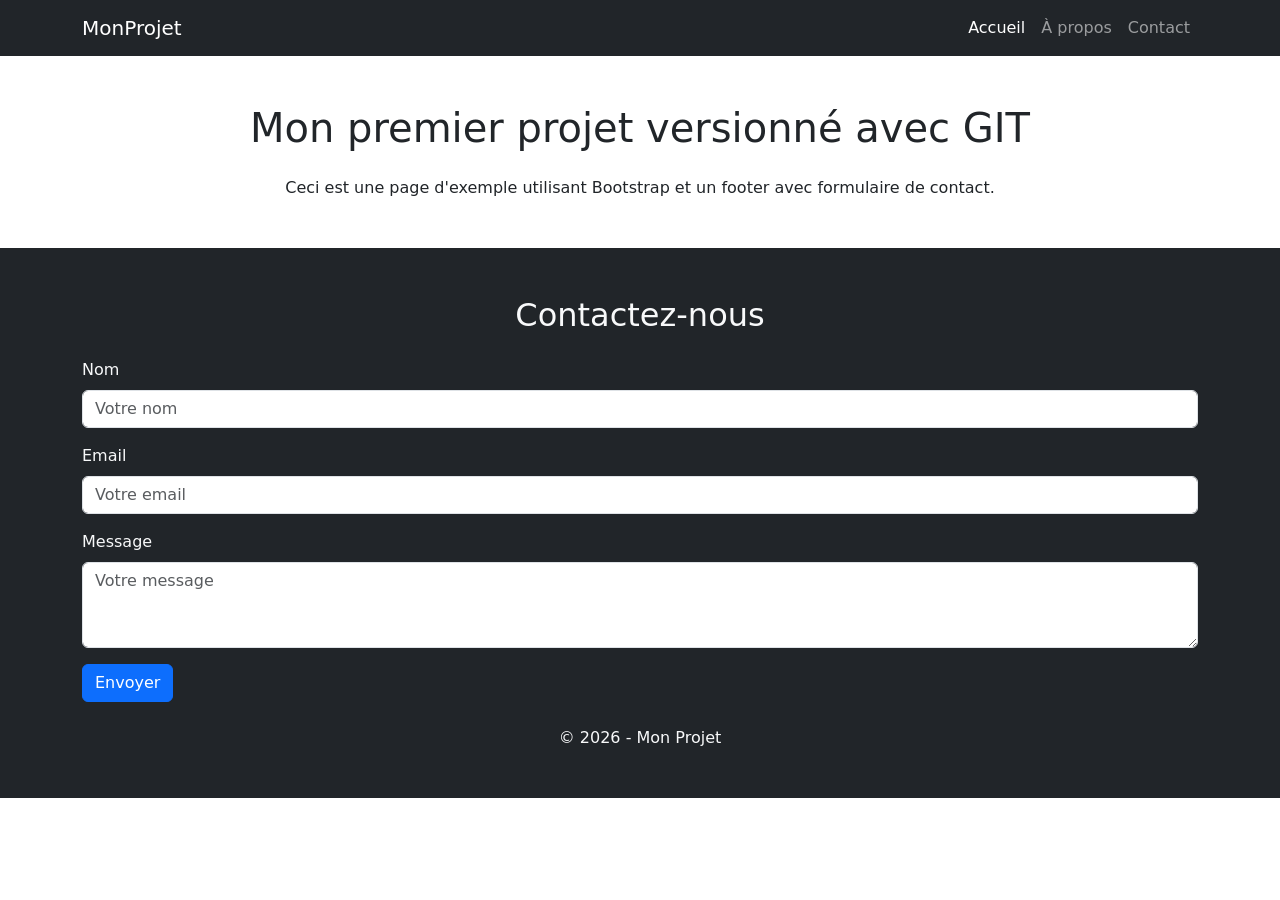
==== index.html @ 4717182d "création projtet et index" ====
<!DOCTYPE html>
<html lang="fr">
<head>
    <meta charset="UTF-8">
    <title>Mon premier projet versionné avec GIT</title>
    <meta name="viewport" content="width=device-width, initial-scale=1">

    <!-- Bootstrap CSS -->
    <link href="https://cdn.jsdelivr.net/npm/bootstrap@5.3.2/dist/css/bootstrap.min.css" rel="stylesheet">
</head>
<body>

    <!-- Navigation -->
    <nav class="navbar navbar-expand-lg navbar-dark bg-dark">
        <div class="container">
            <a class="navbar-brand" href="#">MonProjet</a>
            <button class="navbar-toggler" type="button" data-bs-toggle="collapse" data-bs-target="#navbarNav">
                <span class="navbar-toggler-icon"></span>
            </button>
            <div class="collapse navbar-collapse" id="navbarNav">
                <ul class="navbar-nav ms-auto">
                    <li class="nav-item">
                        <a class="nav-link active" href="#">Accueil</a>
                    </li>
                    <li class="nav-item">
                        <a class="nav-link" href="#">À propos</a>
                    </li>
                    <li class="nav-item">
                        <a class="nav-link" href="#">Contact</a>
                    </li>
                </ul>
            </div>
        </div>
    </nav>

    <!-- Contenu principal -->
    <main class="container my-5">
        <h1 class="text-center mb-4">Mon premier projet versionné avec GIT</h1>
        <p class="text-center">
            Ceci est une page d'exemple utilisant Bootstrap et un footer avec formulaire de contact.
        </p>
    </main>

    <!-- Footer avec formulaire de contact -->
    <footer class="bg-dark text-light py-5">
        <div class="container">
            <h2 class="text-center mb-4">Contactez-nous</h2>
            <form>
                <div class="mb-3">
                    <label class="form-label">Nom</label>
                    <input type="text" class="form-control" placeholder="Votre nom">
                </div>
                <div class="mb-3">
                    <label class="form-label">Email</label>
                    <input type="email" class="form-control" placeholder="Votre email">
                </div>
                <div class="mb-3">
                    <label class="form-label">Message</label>
                    <textarea class="form-control" rows="3" placeholder="Votre message"></textarea>
                </div>
                <button type="submit" class="btn btn-primary">Envoyer</button>
            </form>
            <p class="text-center mt-4 mb-0">&copy; 2026 - Mon Projet</p>
        </div>
    </footer>

    <!-- Bootstrap JS -->
    <script src="https://cdn.jsdelivr.net/npm/bootstrap@5.3.2/dist/js/bootstrap.bundle.min.js"></script>
</body>
</html>
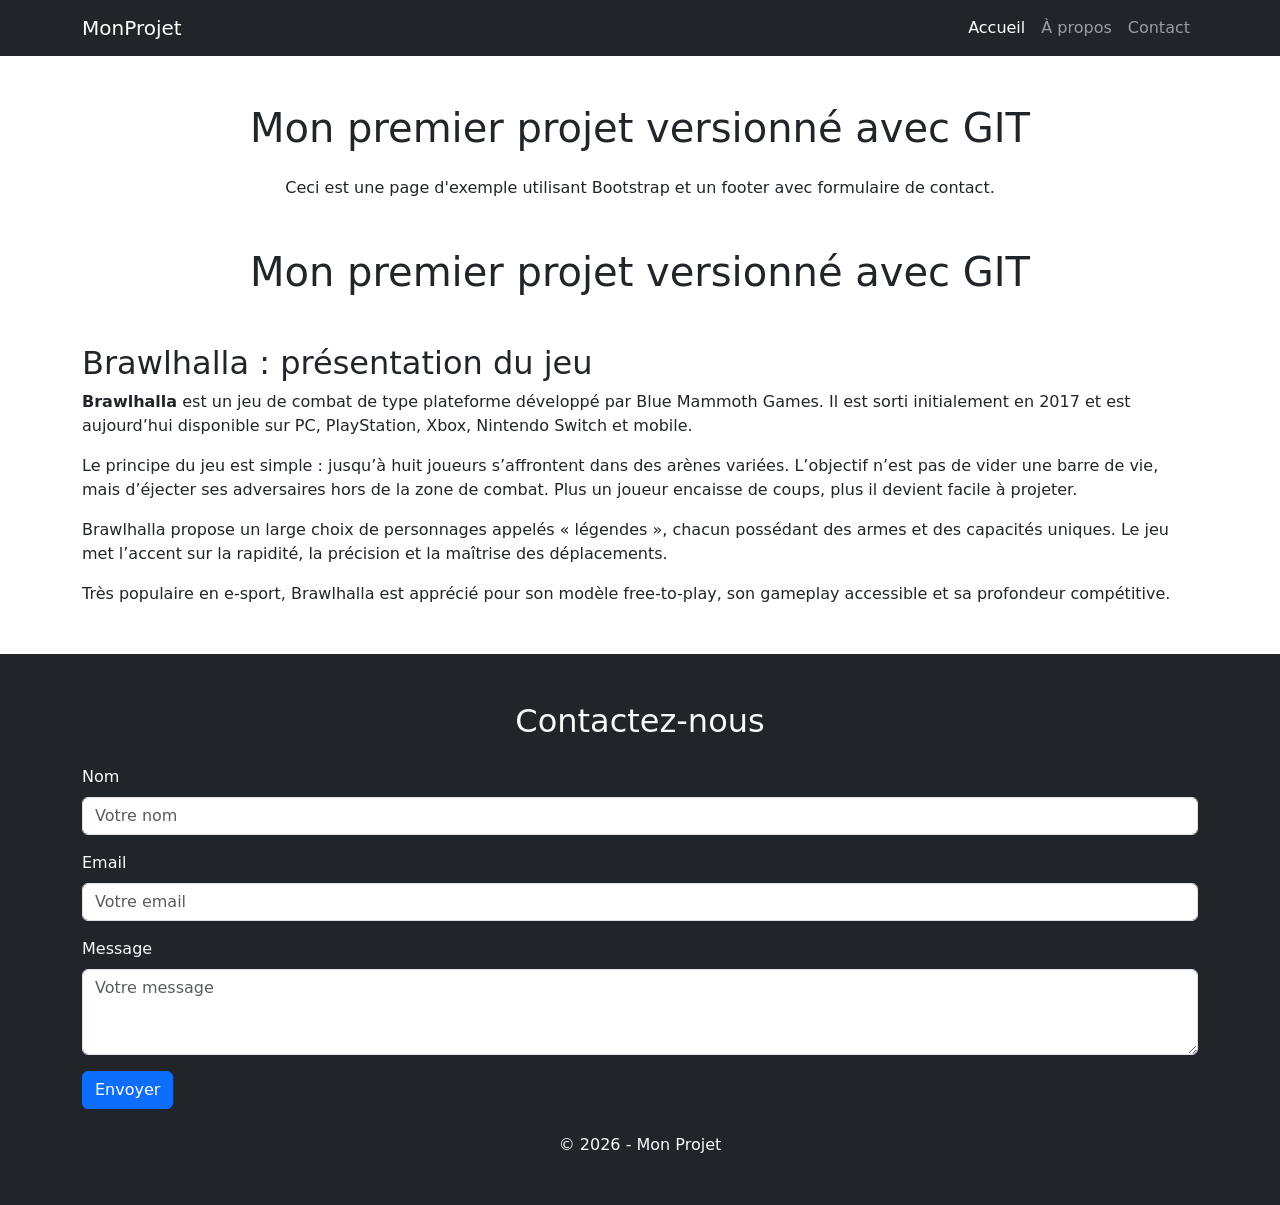
==== commit 96f2f3da: "Teste explicatif" ====
--- a/index.html
+++ b/index.html
@@ -40,6 +40,33 @@
             Ceci est une page d'exemple utilisant Bootstrap et un footer avec formulaire de contact.
         </p>
     </main>
+    <main class="container my-5">
+        <h1 class="text-center mb-4">Mon premier projet versionné avec GIT</h1>
+
+        <section class="mt-5">
+            <h2>Brawlhalla : présentation du jeu</h2>
+            <p>
+                <strong>Brawlhalla</strong> est un jeu de combat de type plateforme développé par
+                Blue Mammoth Games. Il est sorti initialement en 2017 et est aujourd’hui disponible
+                sur PC, PlayStation, Xbox, Nintendo Switch et mobile.
+            </p>
+            <p>
+                Le principe du jeu est simple : jusqu’à huit joueurs s’affrontent dans des arènes
+                variées. L’objectif n’est pas de vider une barre de vie, mais d’éjecter ses adversaires
+                hors de la zone de combat. Plus un joueur encaisse de coups, plus il devient facile
+                à projeter.
+            </p>
+            <p>
+                Brawlhalla propose un large choix de personnages appelés « légendes », chacun possédant
+                des armes et des capacités uniques. Le jeu met l’accent sur la rapidité, la précision
+                et la maîtrise des déplacements.
+            </p>
+            <p>
+                Très populaire en e-sport, Brawlhalla est apprécié pour son modèle free-to-play,
+                son gameplay accessible et sa profondeur compétitive.
+            </p>
+        </section>
+    </main>
 
     <!-- Footer avec formulaire de contact -->
     <footer class="bg-dark text-light py-5">
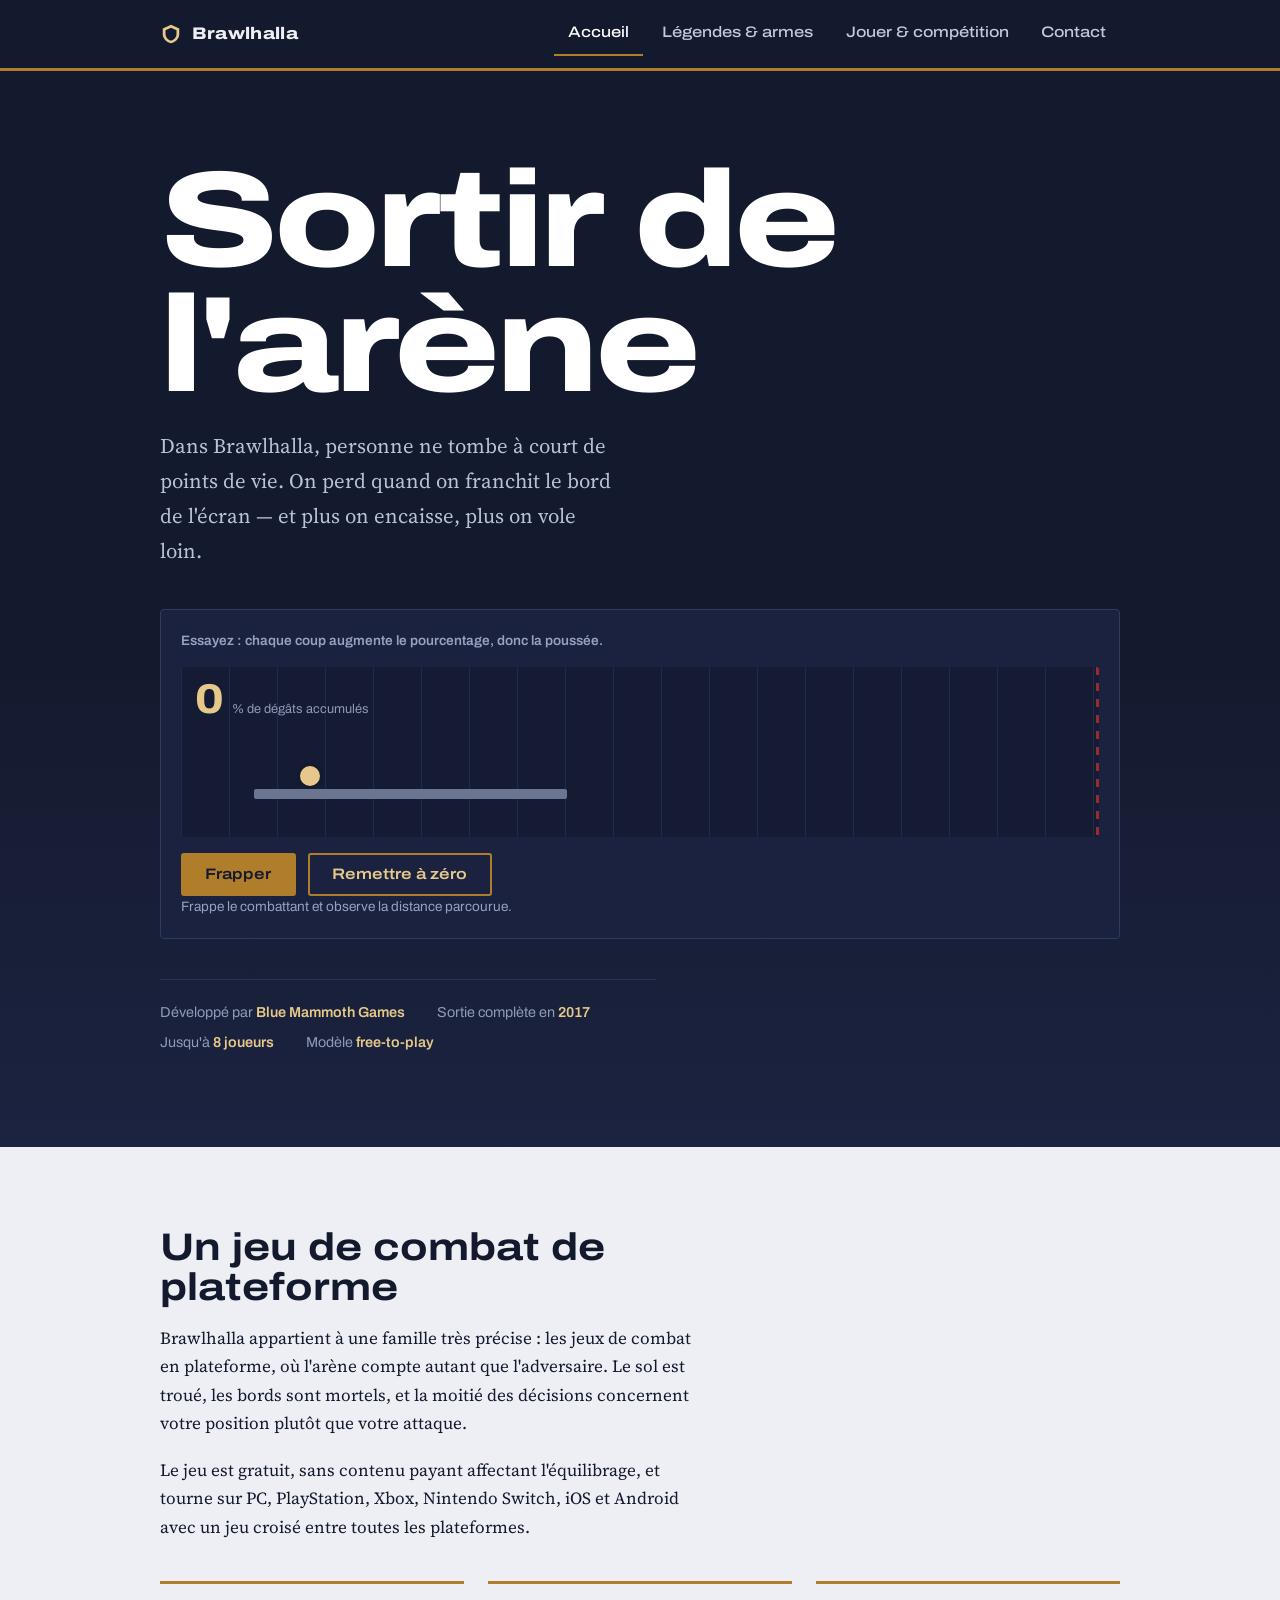
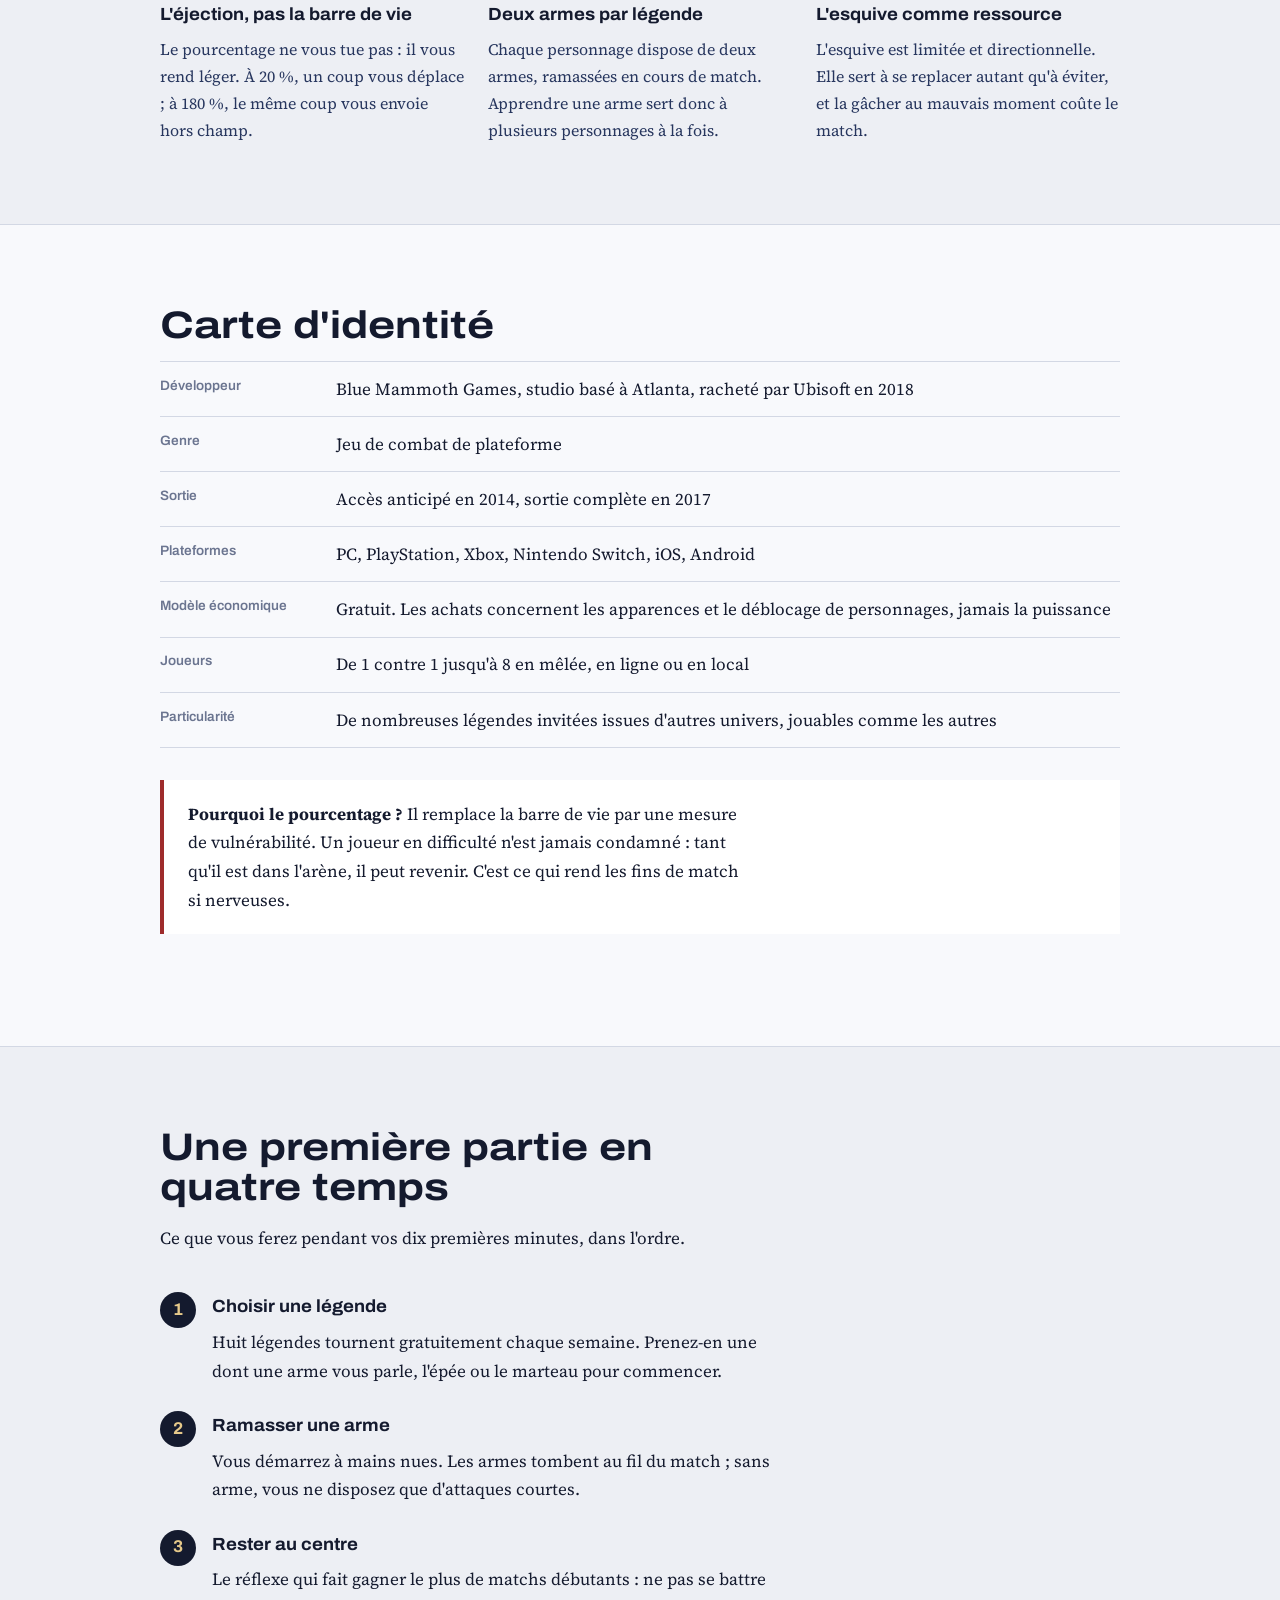
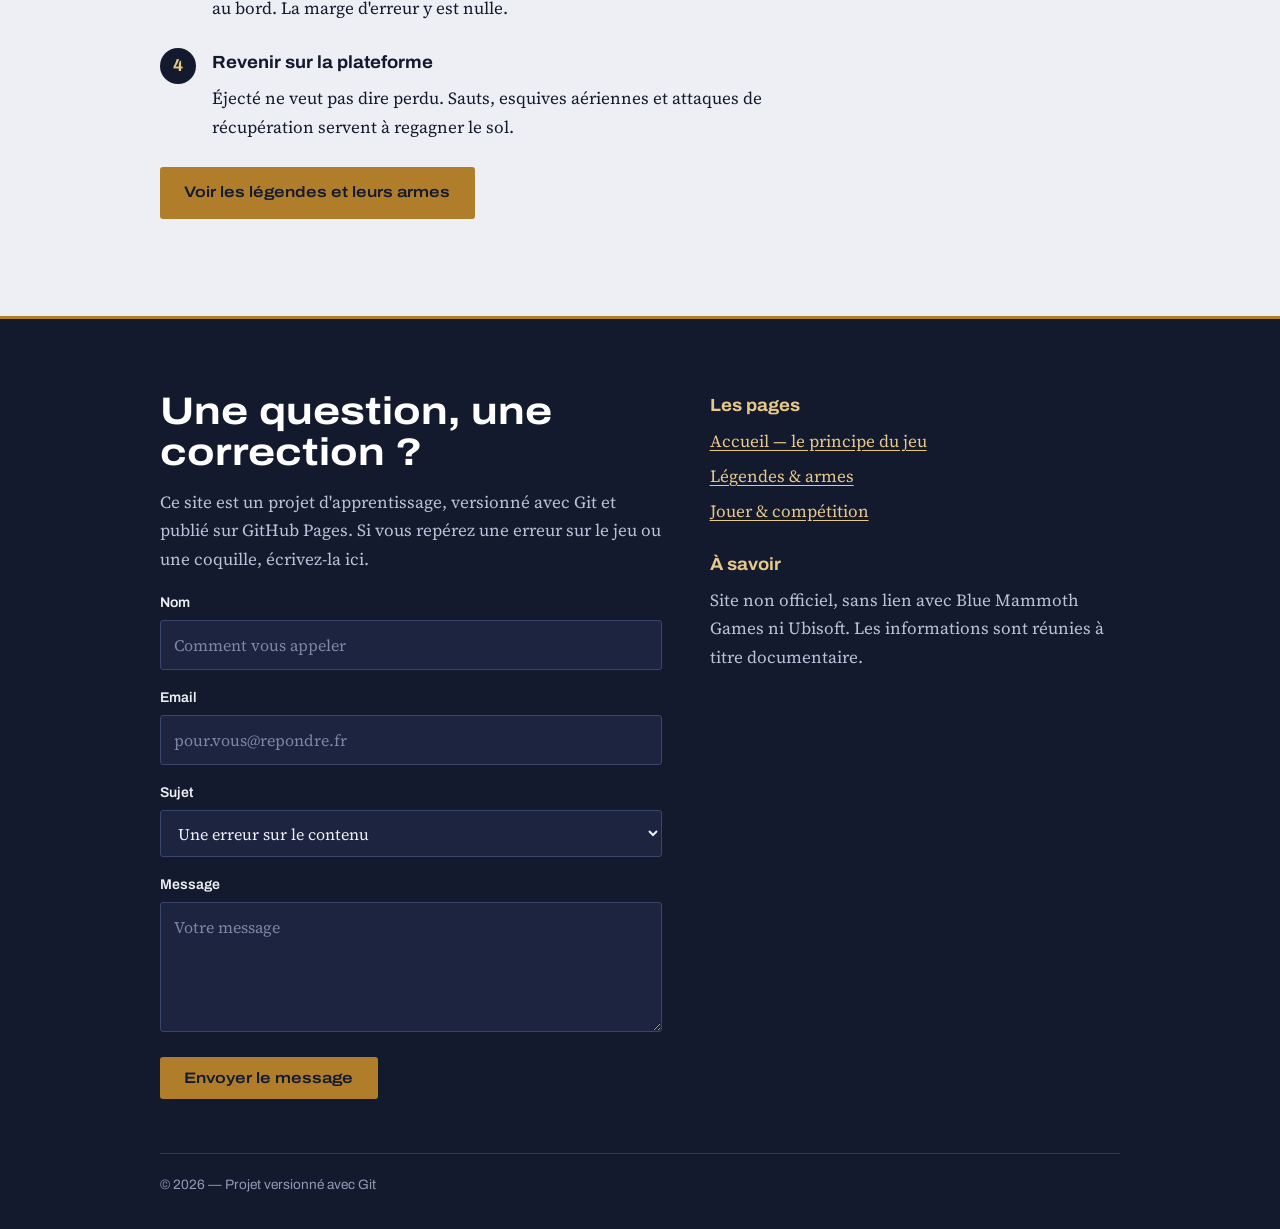
==== commit 132513e4: "Retouche du site" ====
--- a/index.html
+++ b/index.html
@@ -1,97 +1,245 @@
 <!DOCTYPE html>
 <html lang="fr">
 <head>
-    <meta charset="UTF-8">
-    <title>Mon premier projet versionné avec GIT</title>
-    <meta name="viewport" content="width=device-width, initial-scale=1">
-
-    <!-- Bootstrap CSS -->
-    <link href="https://cdn.jsdelivr.net/npm/bootstrap@5.3.2/dist/css/bootstrap.min.css" rel="stylesheet">
+<meta charset="UTF-8">
+<meta name="viewport" content="width=device-width, initial-scale=1">
+<title>Brawlhalla — le jeu de combat où l'on gagne en éjectant</title>
+<meta name="description" content="Présentation de Brawlhalla, jeu de combat de plateforme de Blue Mammoth Games : principe de l'éjection, légendes, armes, modes de jeu et compétition.">
+<link rel="preconnect" href="https://fonts.googleapis.com">
+<link rel="preconnect" href="https://fonts.gstatic.com" crossorigin>
+<link href="https://fonts.googleapis.com/css2?family=Archivo:wdth,wght@62..125,400..800&family=Source+Serif+4:opsz,wght@8..60,400..600&display=swap" rel="stylesheet">
+<link rel="stylesheet" href="style.css">
 </head>
 <body>
 
-    <!-- Navigation -->
-    <nav class="navbar navbar-expand-lg navbar-dark bg-dark">
-        <div class="container">
-            <a class="navbar-brand" href="#">MonProjet</a>
-            <button class="navbar-toggler" type="button" data-bs-toggle="collapse" data-bs-target="#navbarNav">
-                <span class="navbar-toggler-icon"></span>
-            </button>
-            <div class="collapse navbar-collapse" id="navbarNav">
-                <ul class="navbar-nav ms-auto">
-                    <li class="nav-item">
-                        <a class="nav-link active" href="#">Accueil</a>
-                    </li>
-                    <li class="nav-item">
-                        <a class="nav-link" href="#">À propos</a>
-                    </li>
-                    <li class="nav-item">
-                        <a class="nav-link" href="#">Contact</a>
-                    </li>
-                </ul>
-            </div>
-        </div>
+<a class="saut-contenu" href="#principal">Aller au contenu</a>
+
+<header class="entete">
+  <div class="contenu">
+    <a class="marque" href="index.html">
+      <svg viewBox="0 0 24 24" aria-hidden="true"><path d="M12 2 3 6v6c0 5 3.8 8.8 9 10 5.2-1.2 9-5 9-10V6l-9-4Zm0 3.2 6 2.7V12c0 3.5-2.4 6.3-6 7.4-3.6-1.1-6-3.9-6-7.4V7.9l6-2.7Z"/></svg>
+      Brawlhalla
+    </a>
+    <button class="menu-bouton" aria-expanded="false" aria-controls="nav">Menu</button>
+    <nav class="nav" id="nav" aria-label="Navigation principale">
+      <ul>
+        <li><a class="nav-lien" href="index.html" aria-current="page">Accueil</a></li>
+        <li><a class="nav-lien" href="legendes.html">Légendes &amp; armes</a></li>
+        <li><a class="nav-lien" href="competition.html">Jouer &amp; compétition</a></li>
+        <li><a class="nav-lien" href="#contact">Contact</a></li>
+      </ul>
     </nav>
-
-    <!-- Contenu principal -->
-    <main class="container my-5">
-        <h1 class="text-center mb-4">Mon premier projet versionné avec GIT</h1>
-        <p class="text-center">
-            Ceci est une page d'exemple utilisant Bootstrap et un footer avec formulaire de contact.
-        </p>
-    </main>
-    <main class="container my-5">
-        <h1 class="text-center mb-4">Mon premier projet versionné avec GIT</h1>
-
-        <section class="mt-5">
-            <h2>Brawlhalla : présentation du jeu</h2>
-            <p>
-                <strong>Brawlhalla</strong> est un jeu de combat de type plateforme développé par
-                Blue Mammoth Games. Il est sorti initialement en 2017 et est aujourd’hui disponible
-                sur PC, PlayStation, Xbox, Nintendo Switch et mobile.
-            </p>
-            <p>
-                Le principe du jeu est simple : jusqu’à huit joueurs s’affrontent dans des arènes
-                variées. L’objectif n’est pas de vider une barre de vie, mais d’éjecter ses adversaires
-                hors de la zone de combat. Plus un joueur encaisse de coups, plus il devient facile
-                à projeter.
-            </p>
-            <p>
-                Brawlhalla propose un large choix de personnages appelés « légendes », chacun possédant
-                des armes et des capacités uniques. Le jeu met l’accent sur la rapidité, la précision
-                et la maîtrise des déplacements.
-            </p>
-            <p>
-                Très populaire en e-sport, Brawlhalla est apprécié pour son modèle free-to-play,
-                son gameplay accessible et sa profondeur compétitive.
-            </p>
-        </section>
-    </main>
-
-    <!-- Footer avec formulaire de contact -->
-    <footer class="bg-dark text-light py-5">
-        <div class="container">
-            <h2 class="text-center mb-4">Contactez-nous</h2>
-            <form>
-                <div class="mb-3">
-                    <label class="form-label">Nom</label>
-                    <input type="text" class="form-control" placeholder="Votre nom">
-                </div>
-                <div class="mb-3">
-                    <label class="form-label">Email</label>
-                    <input type="email" class="form-control" placeholder="Votre email">
-                </div>
-                <div class="mb-3">
-                    <label class="form-label">Message</label>
-                    <textarea class="form-control" rows="3" placeholder="Votre message"></textarea>
-                </div>
-                <button type="submit" class="btn btn-primary">Envoyer</button>
-            </form>
-            <p class="text-center mt-4 mb-0">&copy; 2026 - Mon Projet</p>
-        </div>
-    </footer>
-
-    <!-- Bootstrap JS -->
-    <script src="https://cdn.jsdelivr.net/npm/bootstrap@5.3.2/dist/js/bootstrap.bundle.min.js"></script>
+  </div>
+</header>
+
+<main id="principal">
+
+  <section class="hero">
+    <div class="contenu">
+      <h1>Sortir de l'arène</h1>
+      <p class="hero-chapeau">
+        Dans Brawlhalla, personne ne tombe à court de points de vie. On perd
+        quand on franchit le bord de l'écran — et plus on encaisse, plus on vole loin.
+      </p>
+
+      <div class="arene">
+        <p class="arene-titre">Essayez : chaque coup augmente le pourcentage, donc la poussée.</p>
+        <div class="scene">
+          <div class="jauge">
+            <span class="jauge-valeur">0</span>
+            <span class="jauge-legende">% de dégâts accumulés</span>
+          </div>
+          <div class="plateforme"></div>
+          <div class="combattant"></div>
+          <div class="bordure-ko" title="Limite de l'arène"></div>
+        </div>
+        <div class="arene-actions">
+          <button class="bouton" data-action="frapper">Frapper</button>
+          <button class="bouton bouton-fantome" data-action="rejouer">Remettre à zéro</button>
+        </div>
+        <p class="arene-message">Frappe le combattant et observe la distance parcourue.</p>
+      </div>
+
+      <p class="hero-meta">
+        <span>Développé par <b>Blue Mammoth Games</b></span>
+        <span>Sortie complète en <b>2017</b></span>
+        <span>Jusqu'à <b>8 joueurs</b></span>
+        <span>Modèle <b>free-to-play</b></span>
+      </p>
+    </div>
+  </section>
+
+  <section class="section">
+    <div class="contenu">
+      <div class="section-intro">
+        <h2>Un jeu de combat de plateforme</h2>
+        <p>
+          Brawlhalla appartient à une famille très précise : les jeux de combat
+          en plateforme, où l'arène compte autant que l'adversaire. Le sol est
+          troué, les bords sont mortels, et la moitié des décisions concernent
+          votre position plutôt que votre attaque.
+        </p>
+        <p>
+          Le jeu est gratuit, sans contenu payant affectant l'équilibrage, et
+          tourne sur PC, PlayStation, Xbox, Nintendo Switch, iOS et Android avec
+          un jeu croisé entre toutes les plateformes.
+        </p>
+      </div>
+
+      <div class="grille">
+        <div class="pilier">
+          <h3>L'éjection, pas la barre de vie</h3>
+          <p>
+            Le pourcentage ne vous tue pas : il vous rend léger. À 20 %, un coup
+            vous déplace ; à 180 %, le même coup vous envoie hors champ.
+          </p>
+        </div>
+        <div class="pilier">
+          <h3>Deux armes par légende</h3>
+          <p>
+            Chaque personnage dispose de deux armes, ramassées en cours de match.
+            Apprendre une arme sert donc à plusieurs personnages à la fois.
+          </p>
+        </div>
+        <div class="pilier">
+          <h3>L'esquive comme ressource</h3>
+          <p>
+            L'esquive est limitée et directionnelle. Elle sert à se replacer
+            autant qu'à éviter, et la gâcher au mauvais moment coûte le match.
+          </p>
+        </div>
+      </div>
+    </div>
+  </section>
+
+  <section class="section section-claire">
+    <div class="contenu">
+      <h2>Carte d'identité</h2>
+      <dl class="fiche">
+        <dt>Développeur</dt>
+        <dd>Blue Mammoth Games, studio basé à Atlanta, racheté par Ubisoft en 2018</dd>
+
+        <dt>Genre</dt>
+        <dd>Jeu de combat de plateforme</dd>
+
+        <dt>Sortie</dt>
+        <dd>Accès anticipé en 2014, sortie complète en 2017</dd>
+
+        <dt>Plateformes</dt>
+        <dd>PC, PlayStation, Xbox, Nintendo Switch, iOS, Android</dd>
+
+        <dt>Modèle économique</dt>
+        <dd>Gratuit. Les achats concernent les apparences et le déblocage de personnages, jamais la puissance</dd>
+
+        <dt>Joueurs</dt>
+        <dd>De 1 contre 1 jusqu'à 8 en mêlée, en ligne ou en local</dd>
+
+        <dt>Particularité</dt>
+        <dd>De nombreuses légendes invitées issues d'autres univers, jouables comme les autres</dd>
+      </dl>
+
+      <div class="encadre">
+        <p>
+          <strong>Pourquoi le pourcentage ?</strong> Il remplace la barre de vie
+          par une mesure de vulnérabilité. Un joueur en difficulté n'est jamais
+          condamné : tant qu'il est dans l'arène, il peut revenir. C'est ce qui
+          rend les fins de match si nerveuses.
+        </p>
+      </div>
+    </div>
+  </section>
+
+  <section class="section">
+    <div class="contenu">
+      <div class="section-intro">
+        <h2>Une première partie en quatre temps</h2>
+        <p>Ce que vous ferez pendant vos dix premières minutes, dans l'ordre.</p>
+      </div>
+      <ol class="etapes">
+        <li>
+          <h3>Choisir une légende</h3>
+          <p>Huit légendes tournent gratuitement chaque semaine. Prenez-en une dont une arme vous parle, l'épée ou le marteau pour commencer.</p>
+        </li>
+        <li>
+          <h3>Ramasser une arme</h3>
+          <p>Vous démarrez à mains nues. Les armes tombent au fil du match ; sans arme, vous ne disposez que d'attaques courtes.</p>
+        </li>
+        <li>
+          <h3>Rester au centre</h3>
+          <p>Le réflexe qui fait gagner le plus de matchs débutants : ne pas se battre au bord. La marge d'erreur y est nulle.</p>
+        </li>
+        <li>
+          <h3>Revenir sur la plateforme</h3>
+          <p>Éjecté ne veut pas dire perdu. Sauts, esquives aériennes et attaques de récupération servent à regagner le sol.</p>
+        </li>
+      </ol>
+      <p>
+        <a class="bouton" href="legendes.html">Voir les légendes et leurs armes</a>
+      </p>
+    </div>
+  </section>
+
+</main>
+
+<footer class="pied" id="contact">
+  <div class="contenu">
+    <div class="pied-grille">
+      <div>
+        <h2>Une question, une correction ?</h2>
+        <p>
+          Ce site est un projet d'apprentissage, versionné avec Git et publié
+          sur GitHub Pages. Si vous repérez une erreur sur le jeu ou une coquille,
+          écrivez-la ici.
+        </p>
+        <form class="formulaire" novalidate>
+          <div>
+            <label for="nom">Nom</label>
+            <input type="text" id="nom" name="nom" placeholder="Comment vous appeler" required>
+          </div>
+          <div>
+            <label for="email">Email</label>
+            <input type="email" id="email" name="email" placeholder="pour.vous@repondre.fr" required>
+          </div>
+          <div>
+            <label for="sujet">Sujet</label>
+            <select id="sujet" name="sujet">
+              <option>Une erreur sur le contenu</option>
+              <option>Une question sur le jeu</option>
+              <option>Une remarque sur le site</option>
+            </select>
+          </div>
+          <div>
+            <label for="message">Message</label>
+            <textarea id="message" name="message" rows="4" placeholder="Votre message" required></textarea>
+          </div>
+          <div>
+            <button class="bouton" type="submit">Envoyer le message</button>
+            <p class="aide retour" role="status"></p>
+          </div>
+        </form>
+      </div>
+
+      <div>
+        <h3 style="color:#e6c98a">Les pages</h3>
+        <ul class="pied-liens">
+          <li><a href="index.html">Accueil — le principe du jeu</a></li>
+          <li><a href="legendes.html">Légendes &amp; armes</a></li>
+          <li><a href="competition.html">Jouer &amp; compétition</a></li>
+        </ul>
+        <h3 style="color:#e6c98a">À savoir</h3>
+        <p>
+          Site non officiel, sans lien avec Blue Mammoth Games ni Ubisoft.
+          Les informations sont réunies à titre documentaire.
+        </p>
+      </div>
+    </div>
+
+    <div class="pied-bas">
+      <p>© 2026 — Projet versionné avec Git</p>
+    </div>
+  </div>
+</footer>
+
+<script src="script.js"></script>
 </body>
 </html>
--- a/style.css
+++ b/style.css
@@ -0,0 +1,616 @@
+/* ==========================================================================
+   Brawlhalla — feuille de style principale
+   Palette : lumière froide du nord, laiton, braise
+   ========================================================================== */
+
+:root {
+  --ciel:    #edeff4;
+  --givre:   #f8f9fc;
+  --blanc:   #ffffff;
+  --encre:   #141a2e;
+  --bleu:    #27365e;
+  --brume:   #6b7590;
+  --laiton:  #b07d2b;
+  --laiton-clair: #e6c98a;
+  --braise:  #9e2b2b;
+  --trait:   #d3d8e4;
+
+  --serif: "Source Serif 4", Georgia, serif;
+  --sans:  "Archivo", "Helvetica Neue", Arial, sans-serif;
+
+  --marge: clamp(1.25rem, 5vw, 4rem);
+  --largeur: 68rem;
+}
+
+*, *::before, *::after { box-sizing: border-box; }
+
+html { scroll-behavior: smooth; }
+
+body {
+  margin: 0;
+  background: var(--ciel);
+  color: var(--encre);
+  font-family: var(--serif);
+  font-size: 1.0625rem;
+  line-height: 1.68;
+  -webkit-font-smoothing: antialiased;
+}
+
+img { max-width: 100%; display: block; }
+
+a { color: var(--bleu); text-underline-offset: 3px; }
+a:hover { color: var(--braise); }
+
+:focus-visible {
+  outline: 3px solid var(--laiton);
+  outline-offset: 3px;
+}
+
+.contenu {
+  width: 100%;
+  max-width: var(--largeur);
+  margin-inline: auto;
+  padding-inline: var(--marge);
+}
+
+.saut-contenu {
+  position: absolute;
+  left: -9999px;
+  background: var(--encre);
+  color: var(--ciel);
+  padding: .75rem 1.25rem;
+  z-index: 100;
+}
+.saut-contenu:focus { left: 1rem; top: 1rem; }
+
+/* --- Titres ------------------------------------------------------------- */
+
+h1, h2, h3, .marque, .nav-lien, .bouton, .etiquette {
+  font-family: var(--sans);
+  font-variation-settings: "wdth" 118;
+}
+
+h1 {
+  font-size: clamp(2.6rem, 9vw, 5.5rem);
+  font-weight: 800;
+  line-height: .92;
+  letter-spacing: -.015em;
+  margin: 0 0 1.25rem;
+}
+
+h2 {
+  font-size: clamp(1.65rem, 4vw, 2.4rem);
+  font-weight: 700;
+  line-height: 1.05;
+  margin: 0 0 1rem;
+}
+
+h3 {
+  font-size: 1.1rem;
+  font-weight: 700;
+  font-variation-settings: "wdth" 105;
+  margin: 0 0 .4rem;
+}
+
+p { margin: 0 0 1.1rem; max-width: 62ch; }
+
+/* --- En-tête et navigation ---------------------------------------------- */
+
+.entete {
+  position: sticky;
+  top: 0;
+  z-index: 50;
+  background: var(--encre);
+  color: var(--ciel);
+  border-bottom: 3px solid var(--laiton);
+}
+
+.entete .contenu {
+  display: flex;
+  align-items: center;
+  gap: 1rem;
+  min-height: 4.25rem;
+}
+
+.marque {
+  color: var(--ciel);
+  text-decoration: none;
+  font-weight: 800;
+  font-size: 1.05rem;
+  letter-spacing: .02em;
+  display: flex;
+  align-items: center;
+  gap: .6rem;
+}
+
+.marque svg { width: 22px; height: 22px; fill: var(--laiton-clair); }
+
+.nav { margin-left: auto; }
+
+.nav ul {
+  display: flex;
+  gap: .35rem;
+  list-style: none;
+  margin: 0;
+  padding: 0;
+}
+
+.nav-lien {
+  display: block;
+  padding: .5rem .85rem;
+  color: #c3cadd;
+  text-decoration: none;
+  font-size: .95rem;
+  font-weight: 500;
+  border-bottom: 2px solid transparent;
+}
+.nav-lien:hover { color: var(--blanc); background: #1e2744; }
+.nav-lien[aria-current="page"] {
+  color: var(--blanc);
+  border-bottom-color: var(--laiton);
+}
+
+.menu-bouton {
+  display: none;
+  margin-left: auto;
+  background: none;
+  border: 1px solid #3a456b;
+  color: var(--ciel);
+  border-radius: 3px;
+  padding: .5rem .7rem;
+  cursor: pointer;
+  font: inherit;
+}
+
+/* --- Hero --------------------------------------------------------------- */
+
+.hero {
+  background: var(--encre);
+  color: var(--ciel);
+  padding-block: clamp(3rem, 8vw, 5.5rem) clamp(3rem, 7vw, 4.5rem);
+  position: relative;
+  overflow: hidden;
+}
+
+.hero::after {
+  /* horizon de brume derrière le titre */
+  content: "";
+  position: absolute;
+  inset: auto 0 0 0;
+  height: 45%;
+  background: linear-gradient(to top, #1b2340, transparent);
+  pointer-events: none;
+}
+
+.hero .contenu { position: relative; z-index: 1; }
+
+.hero h1 {
+  font-variation-settings: "wdth" 125;
+  font-size: clamp(3rem, 13vw, 8.5rem);
+  letter-spacing: -.03em;
+  color: var(--blanc);
+}
+
+.hero-chapeau {
+  font-size: clamp(1.05rem, 2.2vw, 1.3rem);
+  color: #b9c2da;
+  max-width: 46ch;
+  margin-bottom: 2rem;
+}
+
+.hero-meta {
+  display: flex;
+  flex-wrap: wrap;
+  gap: 0 2rem;
+  font-family: var(--sans);
+  font-size: .9rem;
+  color: #8f9ab8;
+  border-top: 1px solid #2c3556;
+  padding-top: 1rem;
+  margin-top: 2.5rem;
+}
+.hero-meta span { padding-block: .2rem; }
+.hero-meta b { color: var(--laiton-clair); font-weight: 600; }
+
+/* --- Démo ring-out ------------------------------------------------------ */
+
+.arene {
+  margin-top: 2.5rem;
+  background: #1a2240;
+  border: 1px solid #2f3a5e;
+  border-radius: 4px;
+  padding: 1.25rem;
+}
+
+.arene-titre {
+  font-family: var(--sans);
+  font-size: .85rem;
+  font-weight: 600;
+  color: #97a2c0;
+  margin: 0 0 .9rem;
+  max-width: none;
+}
+
+.scene {
+  position: relative;
+  height: 170px;
+  background:
+    repeating-linear-gradient(90deg, #202a4c 0 1px, transparent 1px 48px),
+    #141b33;
+  border-radius: 3px;
+  overflow: hidden;
+}
+
+.bordure-ko {
+  position: absolute;
+  top: 0; bottom: 0;
+  right: 0;
+  width: 3px;
+  background: repeating-linear-gradient(to bottom, var(--braise) 0 8px, transparent 8px 16px);
+}
+
+.plateforme {
+  position: absolute;
+  left: 8%;
+  bottom: 38px;
+  width: 34%;
+  height: 10px;
+  background: var(--brume);
+  border-radius: 2px;
+}
+
+.combattant {
+  position: absolute;
+  left: 14%;
+  bottom: 48px;
+  width: 26px;
+  height: 26px;
+  margin-left: -13px;
+  border-radius: 50%;
+  background: var(--laiton-clair);
+  border: 3px solid var(--encre);
+  transition: left .45s cubic-bezier(.2,.8,.3,1), bottom .45s cubic-bezier(.2,.8,.3,1), opacity .3s;
+}
+
+.jauge {
+  display: flex;
+  align-items: baseline;
+  gap: .5rem;
+  position: absolute;
+  top: 12px;
+  left: 14px;
+  font-family: var(--sans);
+}
+.jauge-valeur {
+  font-size: 2.6rem;
+  font-weight: 800;
+  font-variation-settings: "wdth" 110;
+  line-height: 1;
+  color: var(--laiton-clair);
+  transition: color .3s;
+}
+.jauge-valeur.chaud { color: #e08b3c; }
+.jauge-valeur.brulant { color: #ef5b4c; }
+.jauge-legende { font-size: .8rem; color: #8f9ab8; }
+
+.arene-actions {
+  display: flex;
+  align-items: center;
+  gap: .75rem;
+  margin-top: 1rem;
+  flex-wrap: wrap;
+}
+
+.arene-message {
+  font-family: var(--sans);
+  font-size: .85rem;
+  color: #97a2c0;
+  margin: 0;
+  max-width: none;
+}
+.arene-message.ko { color: #ef5b4c; font-weight: 600; }
+
+/* --- Boutons ------------------------------------------------------------ */
+
+.bouton {
+  display: inline-block;
+  font-size: .95rem;
+  font-weight: 600;
+  padding: .7rem 1.4rem;
+  border-radius: 3px;
+  border: 2px solid var(--laiton);
+  background: var(--laiton);
+  color: var(--encre);
+  text-decoration: none;
+  cursor: pointer;
+  font-family: var(--sans);
+}
+.bouton:hover { background: var(--laiton-clair); border-color: var(--laiton-clair); color: var(--encre); }
+
+.bouton-fantome {
+  background: transparent;
+  color: var(--laiton-clair);
+}
+.bouton-fantome:hover { background: #2a3355; border-color: var(--laiton-clair); color: var(--blanc); }
+
+/* --- Sections ----------------------------------------------------------- */
+
+.section { padding-block: clamp(3rem, 7vw, 5rem); }
+.section-claire { background: var(--givre); border-block: 1px solid var(--trait); }
+
+.section-intro { max-width: 60ch; margin-bottom: 2.5rem; }
+.section-intro p:last-child { margin-bottom: 0; }
+
+/* --- Grilles ------------------------------------------------------------ */
+
+.grille {
+  display: grid;
+  gap: 1.5rem;
+  grid-template-columns: repeat(auto-fit, minmax(15rem, 1fr));
+}
+
+.grille-2 { grid-template-columns: repeat(auto-fit, minmax(20rem, 1fr)); }
+
+.pilier {
+  border-top: 3px solid var(--laiton);
+  padding-top: 1rem;
+}
+.pilier p { margin-bottom: 0; font-size: 1rem; color: var(--bleu); }
+
+/* --- Fiche d'identité --------------------------------------------------- */
+
+.fiche {
+  display: grid;
+  grid-template-columns: 11rem 1fr;
+  gap: 0;
+  margin: 0;
+  border-top: 1px solid var(--trait);
+}
+.fiche dt, .fiche dd {
+  padding: .8rem 0;
+  border-bottom: 1px solid var(--trait);
+  margin: 0;
+}
+.fiche dt {
+  font-family: var(--sans);
+  font-size: .85rem;
+  font-weight: 600;
+  color: var(--brume);
+  padding-right: 1rem;
+}
+.fiche dd { color: var(--encre); }
+
+/* --- Cartes de légendes ------------------------------------------------- */
+
+.legende {
+  background: var(--blanc);
+  border: 1px solid var(--trait);
+  border-left: 4px solid var(--bleu);
+  border-radius: 2px;
+  padding: 1.1rem 1.25rem;
+}
+.legende h3 { margin-bottom: .15rem; }
+.legende .origine {
+  font-size: .85rem;
+  color: var(--brume);
+  font-family: var(--sans);
+  margin-bottom: .7rem;
+}
+.legende p { font-size: .97rem; margin-bottom: .9rem; }
+
+.armes { display: flex; flex-wrap: wrap; gap: .4rem; list-style: none; margin: 0; padding: 0; }
+.arme {
+  font-family: var(--sans);
+  font-size: .78rem;
+  font-weight: 600;
+  padding: .25rem .55rem;
+  background: var(--ciel);
+  border: 1px solid var(--trait);
+  border-radius: 2px;
+  color: var(--bleu);
+}
+
+/* --- Filtres ------------------------------------------------------------ */
+
+.filtres {
+  display: flex;
+  flex-wrap: wrap;
+  gap: .4rem;
+  margin-bottom: 2rem;
+  padding: 0;
+  list-style: none;
+}
+.filtre {
+  font-family: var(--sans);
+  font-size: .85rem;
+  font-weight: 500;
+  padding: .45rem .8rem;
+  border: 1px solid var(--trait);
+  background: var(--blanc);
+  color: var(--bleu);
+  border-radius: 2px;
+  cursor: pointer;
+}
+.filtre:hover { border-color: var(--bleu); }
+.filtre[aria-pressed="true"] {
+  background: var(--encre);
+  border-color: var(--encre);
+  color: var(--ciel);
+}
+
+.vide {
+  font-family: var(--sans);
+  color: var(--brume);
+}
+
+/* --- Tableau ------------------------------------------------------------ */
+
+.tableau-enveloppe { overflow-x: auto; }
+
+table {
+  width: 100%;
+  border-collapse: collapse;
+  font-size: .97rem;
+  min-width: 34rem;
+}
+caption {
+  text-align: left;
+  font-family: var(--sans);
+  font-size: .85rem;
+  color: var(--brume);
+  padding-bottom: .75rem;
+}
+th, td {
+  text-align: left;
+  padding: .7rem .8rem;
+  border-bottom: 1px solid var(--trait);
+}
+thead th {
+  font-family: var(--sans);
+  font-size: .85rem;
+  font-weight: 600;
+  color: var(--ciel);
+  background: var(--bleu);
+}
+tbody tr:hover { background: var(--givre); }
+
+/* --- Touches ------------------------------------------------------------ */
+
+kbd {
+  font-family: var(--sans);
+  font-size: .78rem;
+  font-weight: 600;
+  padding: .2rem .5rem;
+  background: var(--blanc);
+  border: 1px solid var(--brume);
+  border-bottom-width: 2px;
+  border-radius: 3px;
+  color: var(--encre);
+}
+
+/* --- Étapes numérotées (vraie séquence) --------------------------------- */
+
+.etapes { counter-reset: etape; list-style: none; margin: 0; padding: 0; }
+.etapes li {
+  counter-increment: etape;
+  position: relative;
+  padding-left: 3.25rem;
+  margin-bottom: 1.6rem;
+}
+.etapes li::before {
+  content: counter(etape);
+  position: absolute;
+  left: 0; top: 0;
+  width: 2.25rem; height: 2.25rem;
+  display: grid; place-items: center;
+  font-family: var(--sans);
+  font-weight: 700;
+  background: var(--encre);
+  color: var(--laiton-clair);
+  border-radius: 50%;
+}
+.etapes p { margin-bottom: 0; }
+
+/* --- Bloc citation / encadré -------------------------------------------- */
+
+.encadre {
+  border-left: 4px solid var(--braise);
+  background: var(--blanc);
+  padding: 1.25rem 1.5rem;
+  margin: 2rem 0;
+}
+.encadre p:last-child { margin-bottom: 0; }
+
+/* --- Formulaire --------------------------------------------------------- */
+
+.formulaire { display: grid; gap: 1rem; max-width: 34rem; }
+
+label {
+  display: block;
+  font-family: var(--sans);
+  font-size: .88rem;
+  font-weight: 600;
+  margin-bottom: .35rem;
+}
+
+input, textarea, select {
+  width: 100%;
+  font: inherit;
+  font-size: 1rem;
+  padding: .65rem .8rem;
+  border: 1px solid #3a456b;
+  background: #1c2440;
+  color: var(--ciel);
+  border-radius: 3px;
+}
+input::placeholder, textarea::placeholder { color: #7c86a5; }
+input:focus, textarea:focus, select:focus { border-color: var(--laiton); }
+
+.aide {
+  font-family: var(--sans);
+  font-size: .8rem;
+  color: #97a2c0;
+  margin: .35rem 0 0;
+}
+
+/* --- Pied de page ------------------------------------------------------- */
+
+.pied {
+  background: var(--encre);
+  color: var(--ciel);
+  padding-block: clamp(3rem, 7vw, 4.5rem) 2rem;
+  border-top: 3px solid var(--laiton);
+}
+.pied h2 { color: var(--blanc); }
+.pied p { color: #b9c2da; }
+.pied a { color: var(--laiton-clair); }
+.pied a:hover { color: var(--blanc); }
+
+.pied-grille {
+  display: grid;
+  gap: 3rem;
+  grid-template-columns: 1fr;
+}
+@media (min-width: 52rem) {
+  .pied-grille { grid-template-columns: 1.1fr .9fr; }
+}
+
+.pied-liens { list-style: none; padding: 0; margin: 0 0 1.5rem; }
+.pied-liens li { margin-bottom: .4rem; }
+
+.pied-bas {
+  border-top: 1px solid #2c3556;
+  margin-top: 3rem;
+  padding-top: 1.25rem;
+  font-family: var(--sans);
+  font-size: .85rem;
+  color: #8f9ab8;
+}
+.pied-bas p { color: #8f9ab8; margin: 0; }
+
+/* --- Responsive --------------------------------------------------------- */
+
+@media (max-width: 46rem) {
+  .menu-bouton { display: block; }
+  .nav {
+    display: none;
+    position: absolute;
+    top: 100%; left: 0; right: 0;
+    background: var(--encre);
+    border-bottom: 3px solid var(--laiton);
+    padding: .5rem var(--marge) 1rem;
+  }
+  .nav.ouvert { display: block; }
+  .nav ul { flex-direction: column; gap: 0; }
+  .nav-lien { padding: .8rem 0; border-bottom: 1px solid #2c3556; }
+  .nav-lien[aria-current="page"] { border-bottom-color: var(--laiton); }
+  .entete .contenu { position: relative; }
+  .fiche { grid-template-columns: 1fr; }
+  .fiche dt { padding-bottom: 0; border-bottom: 0; }
+  .fiche dd { padding-top: .2rem; }
+}
+
+@media (prefers-reduced-motion: reduce) {
+  html { scroll-behavior: auto; }
+  * { transition-duration: .01ms !important; animation-duration: .01ms !important; }
+}
